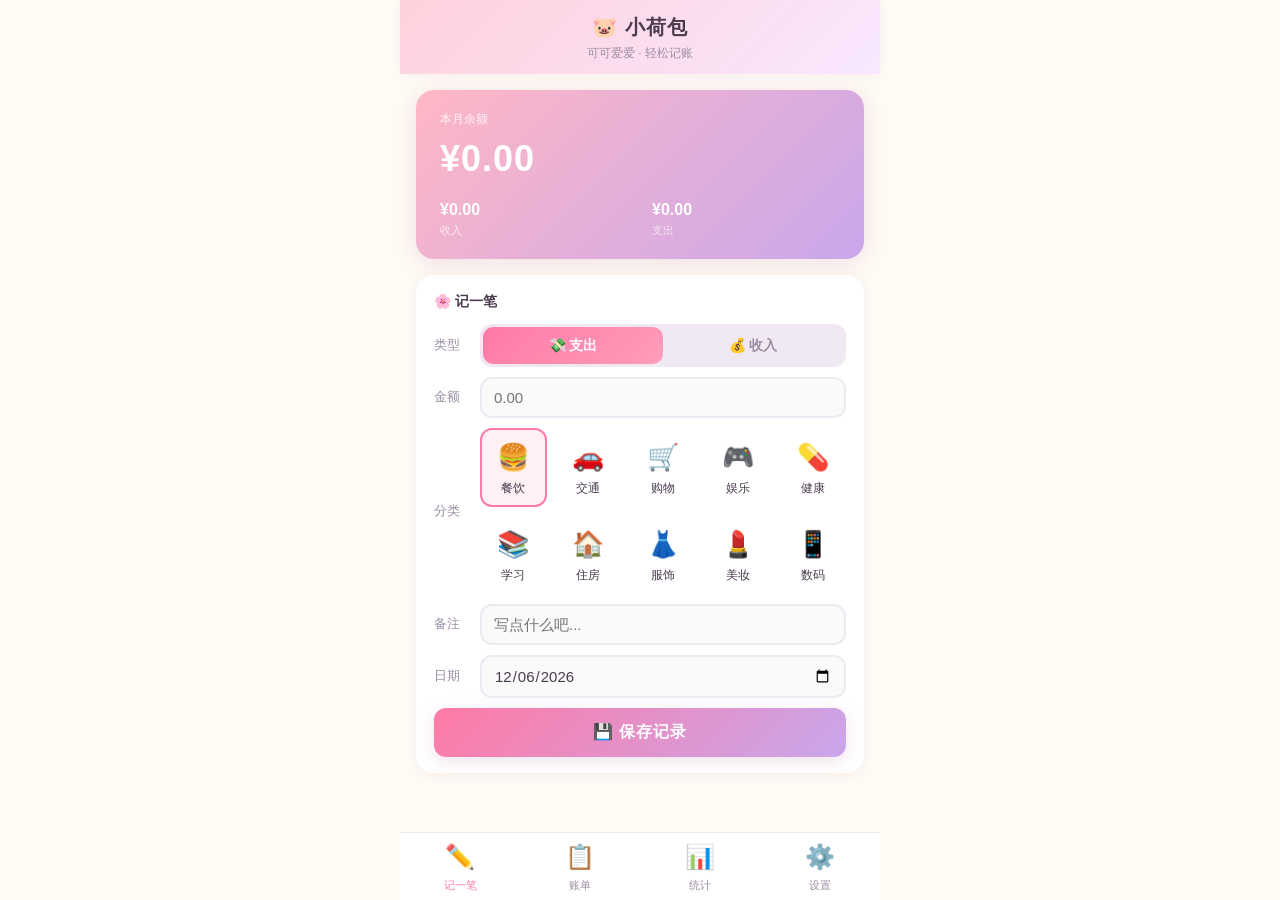
==== index.html @ bb876219 "Add files via upload" ====
﻿<!DOCTYPE html>
<html lang="zh-CN">
<head>
<meta charset="UTF-8">
<meta name="viewport" content="width=device-width,initial-scale=1,maximum-scale=1,user-scalable=no,viewport-fit=cover">
<meta name="apple-mobile-web-app-capable" content="yes">
<meta name="apple-mobile-web-app-status-bar-style" content="black-translucent">
<meta name="apple-mobile-web-app-title" content="小荷包">
<link rel="apple-touch-icon" href="data:image/svg+xml,<svg xmlns='http://www.w3.org/2000/svg' viewBox='0 0 180 180'><defs><linearGradient id='g' x1='0%25' y1='0%25' x2='100%25' y2='100%25'><stop offset='0%25' stop-color='%23FFB7C5'/><stop offset='100%25' stop-color='%23C9A7EB'/></linearGradient></defs><rect width='180' height='180' rx='36' fill='url(%23g)'/><text x='90' y='115' text-anchor='middle' font-size='80'>🐷</text></svg>">
<link rel="manifest" href="manifest.json">
<title>小荷包 · 可爱记账</title>
<style>
*,*::before,*::after{box-sizing:border-box;margin:0;padding:0}
:root{
  --pink:#FF7AA5;--pink-lt:#FFF0F4;--purple:#C9A7EB;--purple-lt:#F5EDFC;
  --blue:#8ECAE6;--blue-lt:#F0F8FC;--mint:#95D5B2;--mint-lt:#F2FBF5;
  --peach:#FFB7A5;--peach-lt:#FFF5F2;--yellow:#FFE0A0;
  --bg:#FFFBF5;--card:#FFFFFF;--text:#4A3B4E;--text2:#9B8DA3;
  --border:#F0E8F2;--shadow:0 2px 16px rgba(180,140,180,.10);
  --radius:18px;--radius-sm:12px;
  --safe-bottom:env(safe-area-inset-bottom,16px);
  --tab-h:68px;
}
html{scroll-behavior:smooth;-webkit-tap-highlight-color:transparent}
body{
  font-family:-apple-system,BlinkMacSystemFont,"SF Pro Rounded","Segoe UI","PingFang SC","Hiragino Sans GB","Microsoft YaHei",sans-serif;
  background:var(--bg);color:var(--text);line-height:1.5;font-size:15px;
  max-width:480px;margin:0 auto;min-height:100vh;
  padding-bottom:calc(var(--tab-h) + var(--safe-bottom));
  -webkit-font-smoothing:antialiased;user-select:none;
}
.header{
  position:sticky;top:0;z-index:50;background:linear-gradient(135deg,#FFD1DC,#F8E8FF);
  padding:12px 20px;padding-top:max(12px,env(safe-area-inset-top,0px));
  text-align:center;box-shadow:0 1px 12px rgba(180,140,180,.1);
}
.header h1{font-size:20px;font-weight:700;color:var(--text);letter-spacing:1px}
.header .sub{font-size:12px;color:var(--text2);margin-top:2px}

/* ── Tab Bar ── */
.tabs{
  position:fixed;bottom:0;left:0;right:0;z-index:50;
  background:var(--card);border-top:1px solid var(--border);
  display:flex;justify-content:space-around;align-items:center;
  height:var(--tab-h);padding-bottom:var(--safe-bottom);
  max-width:480px;margin:0 auto;
}
.tab{
  flex:1;text-align:center;padding:8px 0;cursor:pointer;
  color:var(--text2);font-size:11px;transition:all .2s;
}
.tab.active{color:var(--pink)}
.tab .icon{font-size:24px;display:block;margin-bottom:2px}

/* ── Pages ── */
.page{display:none;padding:16px;animation:in .25s ease}
.page.active{display:block}
@keyframes in{from{opacity:0;transform:translateY(8px)}to{opacity:1;transform:translateY(0)}}

/* ── Balance Card ── */
.balance-card{
  background:linear-gradient(135deg,#FFB7C5,#C9A7EB);border-radius:var(--radius);
  padding:20px 24px;margin-bottom:16px;color:#fff;box-shadow:0 4px 24px rgba(200,140,180,.25);
}
.balance-card .label{font-size:12px;opacity:.85;margin-bottom:4px}
.balance-card .amount{font-size:36px;font-weight:800;letter-spacing:1px}
.balance-card .row{display:flex;gap:24px;margin-top:12px}
.balance-card .row .item{flex:1}
.balance-card .row .val{font-size:16px;font-weight:700}
.balance-card .row .lbl{font-size:11px;opacity:.7}

/* ── Form ── */
.form-section{background:var(--card);border-radius:var(--radius);padding:16px 18px;margin-bottom:16px;box-shadow:var(--shadow)}
.form-section h3{font-size:14px;font-weight:700;margin-bottom:12px;color:var(--text);display:flex;align-items:center;gap:6px}
.form-row{display:flex;gap:10px;margin-bottom:10px;align-items:center}
.form-row label{font-size:13px;color:var(--text2);white-space:nowrap;min-width:36px}
.form-row input,.form-row select{
  flex:1;border:2px solid var(--border);border-radius:var(--radius-sm);
  padding:10px 12px;font-size:15px;color:var(--text);background:#FAFAFA;
  outline:none;transition:border .2s;font-family:inherit;
}
.form-row input:focus,.form-row select:focus{border-color:var(--pink)}
.type-toggle{display:flex;gap:0;background:var(--border);border-radius:var(--radius-sm);padding:3px}
.type-btn{flex:1;text-align:center;padding:8px;border-radius:10px;font-size:14px;font-weight:600;cursor:pointer;transition:all .2s}
.type-btn.exp{color:var(--text2)}
.type-btn.inc{color:var(--text2)}
.type-btn.exp.active{background:linear-gradient(135deg,#FF7AA5,#FF9CBA);color:#fff}
.type-btn.inc.active{background:linear-gradient(135deg,#95D5B2,#8ECAE6);color:#fff}

/* ── Category Grid ── */
.cat-grid{display:grid;grid-template-columns:repeat(5,1fr);gap:8px}
.cat-item{
  text-align:center;padding:8px 4px;border-radius:var(--radius-sm);
  cursor:pointer;border:2px solid transparent;transition:all .2s;font-size:12px;
}
.cat-item:hover{background:var(--pink-lt)}
.cat-item.selected{border-color:var(--pink);background:var(--pink-lt)}
.cat-item .emoji{font-size:26px;display:block;margin-bottom:2px}

.btn{
  display:block;width:100%;padding:14px;border:none;border-radius:var(--radius-sm);
  font-size:16px;font-weight:700;cursor:pointer;transition:all .2s;font-family:inherit;
  background:linear-gradient(135deg,#FF7AA5,#C9A7EB);color:#fff;
  box-shadow:0 4px 16px rgba(200,140,180,.25);
  letter-spacing:1px;
}
.btn:active{transform:scale(.97)}

/* ── List ── */
.tx-list{gap:10px;display:flex;flex-direction:column}
.tx-item{
  background:var(--card);border-radius:var(--radius-sm);padding:14px 16px;
  display:flex;align-items:center;gap:12px;box-shadow:var(--shadow);
}
.tx-item .tx-emoji{font-size:28px;width:40px;text-align:center;flex-shrink:0}
.tx-item .tx-info{flex:1;min-width:0}
.tx-item .tx-cat{font-size:14px;font-weight:600}
.tx-item .tx-note{font-size:12px;color:var(--text2);white-space:nowrap;overflow:hidden;text-overflow:ellipsis}
.tx-item .tx-amount{font-size:16px;font-weight:700;flex-shrink:0}
.tx-item .tx-amount.exp{color:#FF7AA5}
.tx-item .tx-amount.inc{color:#52B788}
.tx-item .tx-date{font-size:11px;color:var(--text2)}
.tx-item .tx-del{
  width:28px;height:28px;border-radius:50%;border:none;background:var(--pink-lt);
  color:var(--pink);font-size:14px;cursor:pointer;flex-shrink:0;display:flex;
  align-items:center;justify-content:center;
}

/* ── Stats ── */
.stat-card{
  background:var(--card);border-radius:var(--radius);padding:18px;
  margin-bottom:14px;box-shadow:var(--shadow);
}
.stat-card h3{font-size:14px;font-weight:700;margin-bottom:14px;color:var(--text)}
.stat-bar-row{display:flex;align-items:center;gap:10px;margin-bottom:8px}
.stat-bar-row .bar-label{font-size:13px;width:60px;text-align:right;flex-shrink:0}
.stat-bar-row .bar-label emoji{font-size:16px}
.stat-bar-row .bar-track{flex:1;height:20px;background:var(--border);border-radius:10px;overflow:hidden}
.stat-bar-row .bar-fill{height:100%;border-radius:10px;transition:width .4s ease}
.stat-bar-row .bar-val{font-size:12px;color:var(--text2);width:70px;flex-shrink:0}

.empty-state{text-align:center;padding:40px 20px;color:var(--text2)}
.empty-state .emoji{font-size:48px;margin-bottom:8px}

/* ── Month Nav ── */
.month-nav{display:flex;align-items:center;justify-content:center;gap:12px;margin-bottom:12px}
.month-nav button{background:var(--card);border:2px solid var(--border);border-radius:50%;width:32px;height:32px;font-size:16px;cursor:pointer;display:flex;align-items:center;justify-content:center;color:var(--text)}
.month-nav span{font-size:16px;font-weight:700;min-width:100px;text-align:center}

/* ── Settings ── */
.setting-group{background:var(--card);border-radius:var(--radius);padding:16px 18px;margin-bottom:14px;box-shadow:var(--shadow)}
.setting-group h3{font-size:14px;font-weight:700;margin-bottom:10px;color:var(--text)}
.setting-row{display:flex;align-items:center;justify-content:space-between;padding:10px 0;border-bottom:1px solid var(--border)}
.setting-row:last-child{border-bottom:none}
.setting-row label{font-size:14px}
.setting-row .val{font-size:13px;color:var(--text2)}
.btn-sm{padding:8px 18px;border:none;border-radius:20px;font-size:13px;font-weight:600;cursor:pointer;font-family:inherit}
.btn-danger{background:var(--pink-lt);color:var(--pink)}
.btn-outline{background:transparent;border:2px solid var(--border);color:var(--text2)}
</style>
</head>
<body>

<header class="header"><h1>🐷 小荷包</h1><div class="sub">可可爱爱 · 轻松记账</div></header>

<!-- ── Tab Bar ── -->
<nav class="tabs">
  <div class="tab active" data-page="record"><span class="icon">✏️</span>记一笔</div>
  <div class="tab" data-page="list"><span class="icon">📋</span>账单</div>
  <div class="tab" data-page="stats"><span class="icon">📊</span>统计</div>
  <div class="tab" data-page="settings"><span class="icon">⚙️</span>设置</div>
</nav>

<!-- ── Page: Record ── -->
<div class="page active" id="page-record">
  <div class="balance-card" id="balanceMini">
    <div class="label">本月余额</div>
    <div class="amount" id="balAmount">¥0.00</div>
    <div class="row">
      <div class="item"><div class="val" id="balIncome">¥0.00</div><div class="lbl">收入</div></div>
      <div class="item"><div class="val" id="balExpense">¥0.00</div><div class="lbl">支出</div></div>
    </div>
  </div>

  <div class="form-section">
    <h3>🌸 记一笔</h3>
    <div class="form-row">
      <label>类型</label>
      <div class="type-toggle" style="flex:1">
        <div class="type-btn exp active" data-type="expense" onclick="setType('expense')">💸 支出</div>
        <div class="type-btn inc" data-type="income" onclick="setType('income')">💰 收入</div>
      </div>
    </div>
    <div class="form-row">
      <label>金额</label>
      <input type="number" id="inpAmount" placeholder="0.00" min="0.01" step="0.01" inputmode="decimal">
    </div>
    <div class="form-row">
      <label>分类</label>
      <div class="cat-grid" id="catGrid" style="flex:1"></div>
    </div>
    <div class="form-row">
      <label>备注</label>
      <input type="text" id="inpNote" placeholder="写点什么吧..." maxlength="30">
    </div>
    <div class="form-row">
      <label>日期</label>
      <input type="date" id="inpDate">
    </div>
    <button class="btn" onclick="addTx()">💾 保存记录</button>
  </div>
</div>

<!-- ── Page: List ── -->
<div class="page" id="page-list">
  <div class="month-nav">
    <button onclick="prevMonth()">◀</button>
    <span id="listMonth">2026-06</span>
    <button onclick="nextMonth()">▶</button>
  </div>
  <div class="balance-card" id="listBalance">
    <div class="label">月度收支</div>
    <div class="amount" id="listBal">¥0.00</div>
    <div class="row">
      <div class="item"><div class="val" id="listInc">¥0.00</div><div class="lbl">收入</div></div>
      <div class="item"><div class="val" id="listExp">¥0.00</div><div class="lbl">支出</div></div>
    </div>
  </div>
  <div class="tx-list" id="txList"></div>
  <div class="empty-state" id="emptyList"><div class="emoji">🐾</div>还没有记录呢，快去记一笔吧~</div>
</div>

<!-- ── Page: Stats ── -->
<div class="page" id="page-stats">
  <div class="month-nav">
    <button onclick="prevStatMonth()">◀</button>
    <span id="statMonth">2026-06</span>
    <button onclick="nextStatMonth()">▶</button>
  </div>
  <div class="stat-card" id="statSummary"></div>
  <div class="stat-card">
    <h3>📂 支出分类排行</h3>
    <div id="statBars"></div>
  </div>
</div>

<!-- ── Page: Settings ── -->
<div class="page" id="page-settings">
  <div class="setting-group">
    <h3>📦 数据管理</h3>
    <div class="setting-row">
      <label>当前记录数</label><span class="val" id="setCount">0 条</span>
    </div>
    <div class="setting-row">
      <button class="btn-sm btn-outline" onclick="exportData()">📤 导出数据</button>
    </div>
    <div class="setting-row">
      <button class="btn-sm btn-outline" onclick="importData()">📥 导入数据</button>
      <input type="file" id="importFile" accept=".json" style="display:none" onchange="doImport(event)">
    </div>
    <div class="setting-row">
      <button class="btn-sm btn-danger" onclick="clearAll()">🗑 清空全部数据</button>
    </div>
  </div>
  <div class="setting-group">
    <h3>ℹ️ 关于</h3>
    <div class="setting-row"><label>版本</label><span class="val">1.0.0</span></div>
    <div class="setting-row"><label>添加到桌面</label><span class="val">Safari → 分享 → 添加到主屏幕</span></div>
  </div>
</div>

<script>
// ── Categories ──
const EXPENSE_CATS = [
  {e:'🍔',n:'餐饮'},{e:'🚗',n:'交通'},{e:'🛒',n:'购物'},{e:'🎮',n:'娱乐'},
  {e:'💊',n:'健康'},{e:'📚',n:'学习'},{e:'🏠',n:'住房'},{e:'👗',n:'服饰'},
  {e:'💄',n:'美妆'},{e:'📱',n:'数码'}
];
const INCOME_CATS = [
  {e:'💰',n:'工资'},{e:'🎁',n:'红包'},{e:'📈',n:'理财'},{e:'💼',n:'兼职'},
  {e:'🏦',n:'报销'},{e:'💝',n:'礼物'},{e:'🔙',n:'退款'},{e:'📝',n:'其他'}
];

// ── State ──
const STORAGE_KEY = 'pocket_account_data';
let txType = 'expense';
let selectedCat = EXPENSE_CATS[0];
let transactions = [];
let listViewMonth = '';
let statViewMonth = '';

function load(){ try{ const d=JSON.parse(localStorage.getItem(STORAGE_KEY)); if(Array.isArray(d))transactions=d; }catch(e){} }
function save(){ localStorage.setItem(STORAGE_KEY,JSON.stringify(transactions)); }

// ── UI helpers ──
function $id(id){ return document.getElementById(id); }
function fmt(n){ return '¥'+Number(n).toFixed(2); }
function ym(d){ return d.substring(0,7); }

function nowYM(){
  const d=new Date(); return d.getFullYear()+'-'+(String(d.getMonth()+1).padStart(2,'0'));
}

// ── Category grid ──
function renderCats(){
  const cats = txType === 'expense' ? EXPENSE_CATS : INCOME_CATS;
  if(!cats.includes(selectedCat)) selectedCat = cats[0];
  const g = $id('catGrid');
  g.innerHTML = cats.map(c => {
    const sel = selectedCat.n === c.n ? ' selected' : '';
    return `<div class="cat-item${sel}" onclick="pickCat('${c.e}','${c.n}')"><span class="emoji">${c.e}</span>${c.n}</div>`;
  }).join('');
}

function setType(t){
  txType = t;
  selectedCat = (t==='expense'?EXPENSE_CATS:INCOME_CATS)[0];
  document.querySelectorAll('.type-btn').forEach(b=>b.classList.remove('active'));
  document.querySelector('.type-btn.'+(t==='expense'?'exp':'inc')).classList.add('active');
  renderCats();
}

function pickCat(emoji,name){
  selectedCat = {e:emoji, n:name};
  renderCats();
}

// ── Add transaction ──
function addTx(){
  const amt = parseFloat($id('inpAmount').value);
  if(isNaN(amt)||amt<=0){ alert('请输入有效的金额哦~'); return; }
  const note = $id('inpNote').value.trim() || selectedCat.n;
  const date = $id('inpDate').value || new Date().toISOString().substring(0,10);
  const tx = {
    id:Date.now().toString(36)+Math.random().toString(36).slice(2,6),
    type:txType,cat:selectedCat,amount:Math.round(amt*100)/100,
    note:note,date:date,createdAt:Date.now()
  };
  transactions.unshift(tx);
  save();
  $id('inpAmount').value='';
  $id('inpNote').value='';
  refreshAll();
}

// ── Delete ──
function delTx(id){
  if(!confirm('确定删除这条记录吗？')) return;
  transactions = transactions.filter(t=>t.id!==id);
  save(); refreshAll();
}

// ── Monthly calc ──
function calcMonth(month){
  const txs = transactions.filter(t=>t.date.startsWith(month));
  let income=0,expense=0;
  const byCat={};
  txs.forEach(t=>{
    if(t.type==='income')income+=t.amount;
    else expense+=t.amount;
    const k=t.type+':'+t.cat.n;
    if(!byCat[k])byCat[k]={cat:t.cat,type:t.type,total:0};
    byCat[k].total+=t.amount;
  });
  return {txs,income,expense,balance:income-expense,byCat};
}

// ── Render all ──
function refreshAll(){
  if(!listViewMonth)listViewMonth=nowYM();
  if(!statViewMonth)statViewMonth=nowYM();
  // Set date input
  if(!$id('inpDate').value)$id('inpDate').value=new Date().toISOString().substring(0,10);
  renderCats();
  renderRecordBalance();
  renderList();
  renderStats();
  $id('setCount').textContent = transactions.length+' 条';
}

function renderRecordBalance(){
  const m = calcMonth(nowYM());
  $id('balAmount').textContent = fmt(m.balance);
  $id('balIncome').textContent = fmt(m.income);
  $id('balExpense').textContent = fmt(m.expense);
}

// ── List page ──
function renderList(){
  $id('listMonth').textContent = listViewMonth;
  const m = calcMonth(listViewMonth);
  $id('listBal').textContent = fmt(m.balance);
  $id('listInc').textContent = fmt(m.income);
  $id('listExp').textContent = fmt(m.expense);

  const container = $id('txList');
  const empty = $id('emptyList');
  if(m.txs.length===0){ container.innerHTML=''; empty.style.display='block'; return; }
  empty.style.display='none';

  container.innerHTML = m.txs.map(t=>{
    const cls = t.type==='expense'?'exp':'inc';
    const sign = t.type==='expense'?'-':'+';
    const d = t.date.slice(5);
    return `<div class="tx-item">
      <div class="tx-emoji">${t.cat.e}</div>
      <div class="tx-info">
        <div class="tx-cat">${t.cat.n}</div>
        <div class="tx-note">${t.note}</div>
      </div>
      <div>
        <div class="tx-amount ${cls}">${sign}${fmt(t.amount)}</div>
        <div class="tx-date">${d}</div>
      </div>
      <button class="tx-del" onclick="delTx('${t.id}')">×</button>
    </div>`;
  }).join('');
}

function prevMonth(){ listViewMonth = shiftMonth(listViewMonth,-1); renderList(); }
function nextMonth(){ listViewMonth = shiftMonth(listViewMonth,1); renderList(); }
function prevStatMonth(){ statViewMonth = shiftMonth(statViewMonth,-1); renderStats(); }
function nextStatMonth(){ statViewMonth = shiftMonth(statViewMonth,1); renderStats(); }

function shiftMonth(ym,delta){
  const [y,m]=ym.split('-').map(Number);
  const d = new Date(y,m-1+delta,1);
  return d.getFullYear()+'-'+(String(d.getMonth()+1).padStart(2,'0'));
}

// ── Stats page ──
function renderStats(){
  $id('statMonth').textContent = statViewMonth;
  const m = calcMonth(statViewMonth);
  // Summary
  $id('statSummary').innerHTML = `
    <h3>📋 月度概览</h3>
    <div style="display:flex;gap:16px;text-align:center">
      <div style="flex:1;background:var(--mint-lt);border-radius:12px;padding:12px">
        <div style="font-size:20px;font-weight:800;color:#52B788">${fmt(m.income)}</div>
        <div style="font-size:11px;color:var(--text2)">收入</div>
      </div>
      <div style="flex:1;background:var(--pink-lt);border-radius:12px;padding:12px">
        <div style="font-size:20px;font-weight:800;color:#FF7AA5">${fmt(m.expense)}</div>
        <div style="font-size:11px;color:var(--text2)">支出</div>
      </div>
      <div style="flex:1;background:var(--purple-lt);border-radius:12px;padding:12px">
        <div style="font-size:20px;font-weight:800;color:#8B6FC0">${fmt(m.balance)}</div>
        <div style="font-size:11px;color:var(--text2)">结余</div>
      </div>
    </div>
  `;

  // Category bars
  const expenseCats = Object.values(m.byCat).filter(c=>c.type==='expense').sort((a,b)=>b.total-a.total);
  const maxVal = expenseCats.length>0 ? expenseCats[0].total : 1;
  const colors = ['#FF7AA5','#FF9CBA','#FFB7C5','#C9A7EB','#8ECAE6','#95D5B2','#FFE0A0','#FFD1DC'];
  $id('statBars').innerHTML = expenseCats.length===0
    ? '<div class="empty-state" style="padding:16px"><div style="font-size:32px">🌸</div>本月没有支出哦~</div>'
    : expenseCats.map((c,i)=>{
      const pct = Math.round(c.total/maxVal*100);
      return `<div class="stat-bar-row">
        <div class="bar-label">${c.cat.e} ${c.cat.n}</div>
        <div class="bar-track"><div class="bar-fill" style="width:${pct}%;background:${colors[i%colors.length]}"></div></div>
        <div class="bar-val">${fmt(c.total)}</div>
      </div>`;
    }).join('');
}

// ── Tab switching ──
document.querySelectorAll('.tab').forEach(tab=>{
  tab.addEventListener('click',function(){
    document.querySelectorAll('.tab').forEach(t=>t.classList.remove('active'));
    this.classList.add('active');
    document.querySelectorAll('.page').forEach(p=>p.classList.remove('active'));
    $id('page-'+this.dataset.page).classList.add('active');
    refreshAll();
  });
});

// ── Export / Import ──
function exportData(){
  const blob=new Blob([JSON.stringify(transactions,null,2)],{type:'application/json'});
  const a=document.createElement('a');a.href=URL.createObjectURL(blob);
  a.download='pocket-backup-'+nowYM()+'.json';a.click();
}
function importData(){ $id('importFile').click(); }
function doImport(e){
  const file=e.target.files[0];if(!file)return;
  const reader=new FileReader();
  reader.onload=function(){
    try{
      const d=JSON.parse(reader.result);
      if(!Array.isArray(d))throw new Error();
      if(!confirm('将导入 '+d.length+' 条记录，会合并到现有数据中，确定吗？'))return;
      const ids=new Set(transactions.map(t=>t.id));
      d.forEach(t=>{if(!ids.has(t.id)){transactions.push(t);ids.add(t.id)}});
      save();refreshAll();
    }catch{ alert('文件格式不正确哦~'); }
  };
  reader.readAsText(file);
}
function clearAll(){
  if(!confirm('确定要清空全部记账数据吗？此操作不可恢复！'))return;
  if(!confirm('再次确认：真的要删除所有记录吗？'))return;
  transactions=[];save();refreshAll();
}

// ── Init ──
load();
if(!listViewMonth)listViewMonth=nowYM();
if(!statViewMonth)statViewMonth=nowYM();
refreshAll();

</script>
</body>
</html>
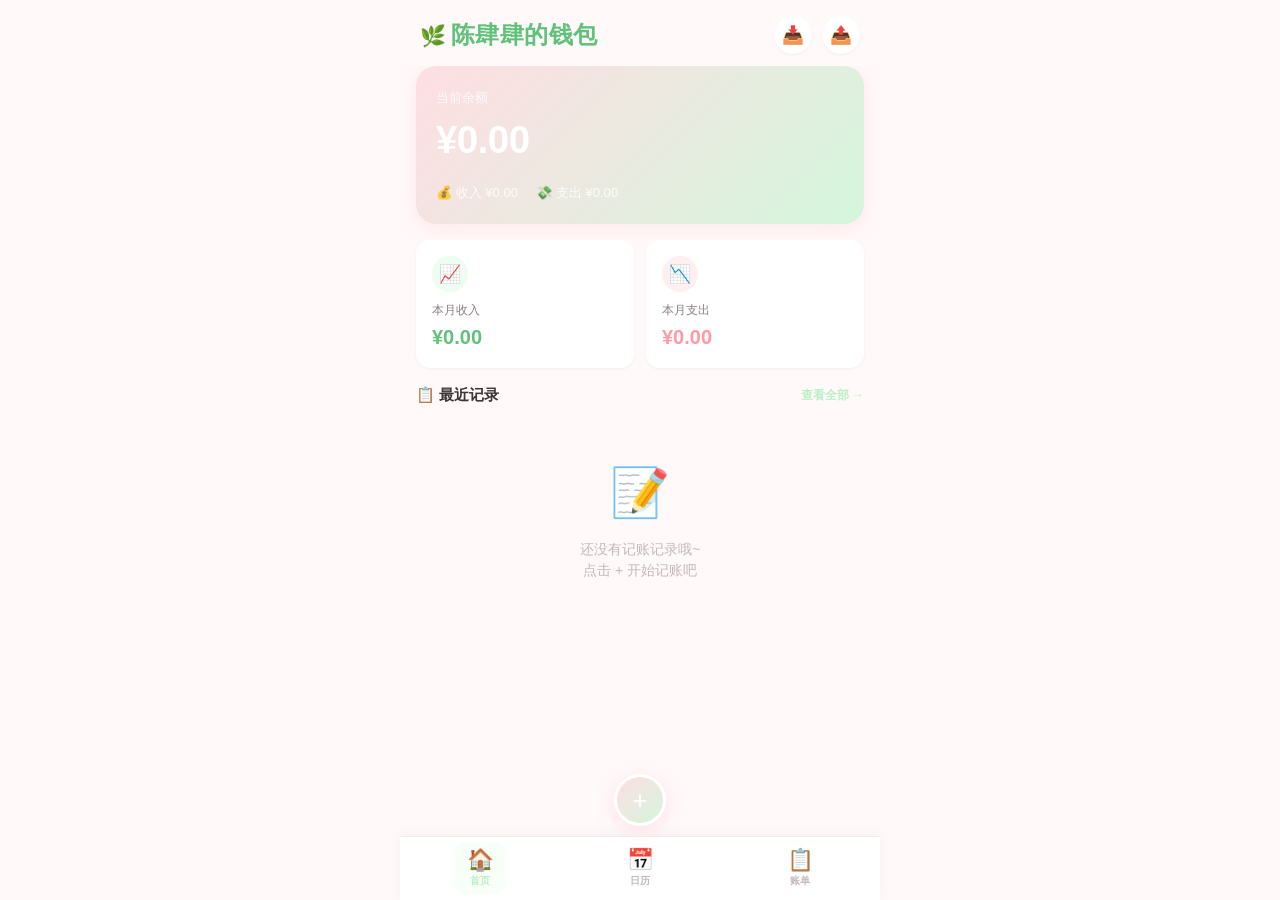
==== commit 2d0c885e: "Add files via upload" ====
--- a/index.html
+++ b/index.html
@@ -1,517 +1,48 @@
-﻿<!DOCTYPE html>
-<html lang="zh-CN">
-<head>
-<meta charset="UTF-8">
-<meta name="viewport" content="width=device-width,initial-scale=1,maximum-scale=1,user-scalable=no,viewport-fit=cover">
-<meta name="apple-mobile-web-app-capable" content="yes">
-<meta name="apple-mobile-web-app-status-bar-style" content="black-translucent">
-<meta name="apple-mobile-web-app-title" content="小荷包">
-<link rel="apple-touch-icon" href="data:image/svg+xml,<svg xmlns='http://www.w3.org/2000/svg' viewBox='0 0 180 180'><defs><linearGradient id='g' x1='0%25' y1='0%25' x2='100%25' y2='100%25'><stop offset='0%25' stop-color='%23FFB7C5'/><stop offset='100%25' stop-color='%23C9A7EB'/></linearGradient></defs><rect width='180' height='180' rx='36' fill='url(%23g)'/><text x='90' y='115' text-anchor='middle' font-size='80'>🐷</text></svg>">
-<link rel="manifest" href="manifest.json">
-<title>小荷包 · 可爱记账</title>
-<style>
-*,*::before,*::after{box-sizing:border-box;margin:0;padding:0}
-:root{
-  --pink:#FF7AA5;--pink-lt:#FFF0F4;--purple:#C9A7EB;--purple-lt:#F5EDFC;
-  --blue:#8ECAE6;--blue-lt:#F0F8FC;--mint:#95D5B2;--mint-lt:#F2FBF5;
-  --peach:#FFB7A5;--peach-lt:#FFF5F2;--yellow:#FFE0A0;
-  --bg:#FFFBF5;--card:#FFFFFF;--text:#4A3B4E;--text2:#9B8DA3;
-  --border:#F0E8F2;--shadow:0 2px 16px rgba(180,140,180,.10);
-  --radius:18px;--radius-sm:12px;
-  --safe-bottom:env(safe-area-inset-bottom,16px);
-  --tab-h:68px;
-}
-html{scroll-behavior:smooth;-webkit-tap-highlight-color:transparent}
-body{
-  font-family:-apple-system,BlinkMacSystemFont,"SF Pro Rounded","Segoe UI","PingFang SC","Hiragino Sans GB","Microsoft YaHei",sans-serif;
-  background:var(--bg);color:var(--text);line-height:1.5;font-size:15px;
-  max-width:480px;margin:0 auto;min-height:100vh;
-  padding-bottom:calc(var(--tab-h) + var(--safe-bottom));
-  -webkit-font-smoothing:antialiased;user-select:none;
-}
-.header{
-  position:sticky;top:0;z-index:50;background:linear-gradient(135deg,#FFD1DC,#F8E8FF);
-  padding:12px 20px;padding-top:max(12px,env(safe-area-inset-top,0px));
-  text-align:center;box-shadow:0 1px 12px rgba(180,140,180,.1);
-}
-.header h1{font-size:20px;font-weight:700;color:var(--text);letter-spacing:1px}
-.header .sub{font-size:12px;color:var(--text2);margin-top:2px}
-
-/* ── Tab Bar ── */
-.tabs{
-  position:fixed;bottom:0;left:0;right:0;z-index:50;
-  background:var(--card);border-top:1px solid var(--border);
-  display:flex;justify-content:space-around;align-items:center;
-  height:var(--tab-h);padding-bottom:var(--safe-bottom);
-  max-width:480px;margin:0 auto;
-}
-.tab{
-  flex:1;text-align:center;padding:8px 0;cursor:pointer;
-  color:var(--text2);font-size:11px;transition:all .2s;
-}
-.tab.active{color:var(--pink)}
-.tab .icon{font-size:24px;display:block;margin-bottom:2px}
-
-/* ── Pages ── */
-.page{display:none;padding:16px;animation:in .25s ease}
-.page.active{display:block}
-@keyframes in{from{opacity:0;transform:translateY(8px)}to{opacity:1;transform:translateY(0)}}
-
-/* ── Balance Card ── */
-.balance-card{
-  background:linear-gradient(135deg,#FFB7C5,#C9A7EB);border-radius:var(--radius);
-  padding:20px 24px;margin-bottom:16px;color:#fff;box-shadow:0 4px 24px rgba(200,140,180,.25);
-}
-.balance-card .label{font-size:12px;opacity:.85;margin-bottom:4px}
-.balance-card .amount{font-size:36px;font-weight:800;letter-spacing:1px}
-.balance-card .row{display:flex;gap:24px;margin-top:12px}
-.balance-card .row .item{flex:1}
-.balance-card .row .val{font-size:16px;font-weight:700}
-.balance-card .row .lbl{font-size:11px;opacity:.7}
-
-/* ── Form ── */
-.form-section{background:var(--card);border-radius:var(--radius);padding:16px 18px;margin-bottom:16px;box-shadow:var(--shadow)}
-.form-section h3{font-size:14px;font-weight:700;margin-bottom:12px;color:var(--text);display:flex;align-items:center;gap:6px}
-.form-row{display:flex;gap:10px;margin-bottom:10px;align-items:center}
-.form-row label{font-size:13px;color:var(--text2);white-space:nowrap;min-width:36px}
-.form-row input,.form-row select{
-  flex:1;border:2px solid var(--border);border-radius:var(--radius-sm);
-  padding:10px 12px;font-size:15px;color:var(--text);background:#FAFAFA;
-  outline:none;transition:border .2s;font-family:inherit;
-}
-.form-row input:focus,.form-row select:focus{border-color:var(--pink)}
-.type-toggle{display:flex;gap:0;background:var(--border);border-radius:var(--radius-sm);padding:3px}
-.type-btn{flex:1;text-align:center;padding:8px;border-radius:10px;font-size:14px;font-weight:600;cursor:pointer;transition:all .2s}
-.type-btn.exp{color:var(--text2)}
-.type-btn.inc{color:var(--text2)}
-.type-btn.exp.active{background:linear-gradient(135deg,#FF7AA5,#FF9CBA);color:#fff}
-.type-btn.inc.active{background:linear-gradient(135deg,#95D5B2,#8ECAE6);color:#fff}
-
-/* ── Category Grid ── */
-.cat-grid{display:grid;grid-template-columns:repeat(5,1fr);gap:8px}
-.cat-item{
-  text-align:center;padding:8px 4px;border-radius:var(--radius-sm);
-  cursor:pointer;border:2px solid transparent;transition:all .2s;font-size:12px;
-}
-.cat-item:hover{background:var(--pink-lt)}
-.cat-item.selected{border-color:var(--pink);background:var(--pink-lt)}
-.cat-item .emoji{font-size:26px;display:block;margin-bottom:2px}
-
-.btn{
-  display:block;width:100%;padding:14px;border:none;border-radius:var(--radius-sm);
-  font-size:16px;font-weight:700;cursor:pointer;transition:all .2s;font-family:inherit;
-  background:linear-gradient(135deg,#FF7AA5,#C9A7EB);color:#fff;
-  box-shadow:0 4px 16px rgba(200,140,180,.25);
-  letter-spacing:1px;
-}
-.btn:active{transform:scale(.97)}
-
-/* ── List ── */
-.tx-list{gap:10px;display:flex;flex-direction:column}
-.tx-item{
-  background:var(--card);border-radius:var(--radius-sm);padding:14px 16px;
-  display:flex;align-items:center;gap:12px;box-shadow:var(--shadow);
-}
-.tx-item .tx-emoji{font-size:28px;width:40px;text-align:center;flex-shrink:0}
-.tx-item .tx-info{flex:1;min-width:0}
-.tx-item .tx-cat{font-size:14px;font-weight:600}
-.tx-item .tx-note{font-size:12px;color:var(--text2);white-space:nowrap;overflow:hidden;text-overflow:ellipsis}
-.tx-item .tx-amount{font-size:16px;font-weight:700;flex-shrink:0}
-.tx-item .tx-amount.exp{color:#FF7AA5}
-.tx-item .tx-amount.inc{color:#52B788}
-.tx-item .tx-date{font-size:11px;color:var(--text2)}
-.tx-item .tx-del{
-  width:28px;height:28px;border-radius:50%;border:none;background:var(--pink-lt);
-  color:var(--pink);font-size:14px;cursor:pointer;flex-shrink:0;display:flex;
-  align-items:center;justify-content:center;
-}
-
-/* ── Stats ── */
-.stat-card{
-  background:var(--card);border-radius:var(--radius);padding:18px;
-  margin-bottom:14px;box-shadow:var(--shadow);
-}
-.stat-card h3{font-size:14px;font-weight:700;margin-bottom:14px;color:var(--text)}
-.stat-bar-row{display:flex;align-items:center;gap:10px;margin-bottom:8px}
-.stat-bar-row .bar-label{font-size:13px;width:60px;text-align:right;flex-shrink:0}
-.stat-bar-row .bar-label emoji{font-size:16px}
-.stat-bar-row .bar-track{flex:1;height:20px;background:var(--border);border-radius:10px;overflow:hidden}
-.stat-bar-row .bar-fill{height:100%;border-radius:10px;transition:width .4s ease}
-.stat-bar-row .bar-val{font-size:12px;color:var(--text2);width:70px;flex-shrink:0}
-
-.empty-state{text-align:center;padding:40px 20px;color:var(--text2)}
-.empty-state .emoji{font-size:48px;margin-bottom:8px}
-
-/* ── Month Nav ── */
-.month-nav{display:flex;align-items:center;justify-content:center;gap:12px;margin-bottom:12px}
-.month-nav button{background:var(--card);border:2px solid var(--border);border-radius:50%;width:32px;height:32px;font-size:16px;cursor:pointer;display:flex;align-items:center;justify-content:center;color:var(--text)}
-.month-nav span{font-size:16px;font-weight:700;min-width:100px;text-align:center}
-
-/* ── Settings ── */
-.setting-group{background:var(--card);border-radius:var(--radius);padding:16px 18px;margin-bottom:14px;box-shadow:var(--shadow)}
-.setting-group h3{font-size:14px;font-weight:700;margin-bottom:10px;color:var(--text)}
-.setting-row{display:flex;align-items:center;justify-content:space-between;padding:10px 0;border-bottom:1px solid var(--border)}
-.setting-row:last-child{border-bottom:none}
-.setting-row label{font-size:14px}
-.setting-row .val{font-size:13px;color:var(--text2)}
-.btn-sm{padding:8px 18px;border:none;border-radius:20px;font-size:13px;font-weight:600;cursor:pointer;font-family:inherit}
-.btn-danger{background:var(--pink-lt);color:var(--pink)}
-.btn-outline{background:transparent;border:2px solid var(--border);color:var(--text2)}
-</style>
-</head>
-<body>
-
-<header class="header"><h1>🐷 小荷包</h1><div class="sub">可可爱爱 · 轻松记账</div></header>
-
-<!-- ── Tab Bar ── -->
-<nav class="tabs">
-  <div class="tab active" data-page="record"><span class="icon">✏️</span>记一笔</div>
-  <div class="tab" data-page="list"><span class="icon">📋</span>账单</div>
-  <div class="tab" data-page="stats"><span class="icon">📊</span>统计</div>
-  <div class="tab" data-page="settings"><span class="icon">⚙️</span>设置</div>
-</nav>
-
-<!-- ── Page: Record ── -->
-<div class="page active" id="page-record">
-  <div class="balance-card" id="balanceMini">
-    <div class="label">本月余额</div>
-    <div class="amount" id="balAmount">¥0.00</div>
-    <div class="row">
-      <div class="item"><div class="val" id="balIncome">¥0.00</div><div class="lbl">收入</div></div>
-      <div class="item"><div class="val" id="balExpense">¥0.00</div><div class="lbl">支出</div></div>
-    </div>
-  </div>
-
-  <div class="form-section">
-    <h3>🌸 记一笔</h3>
-    <div class="form-row">
-      <label>类型</label>
-      <div class="type-toggle" style="flex:1">
-        <div class="type-btn exp active" data-type="expense" onclick="setType('expense')">💸 支出</div>
-        <div class="type-btn inc" data-type="income" onclick="setType('income')">💰 收入</div>
-      </div>
-    </div>
-    <div class="form-row">
-      <label>金额</label>
-      <input type="number" id="inpAmount" placeholder="0.00" min="0.01" step="0.01" inputmode="decimal">
-    </div>
-    <div class="form-row">
-      <label>分类</label>
-      <div class="cat-grid" id="catGrid" style="flex:1"></div>
-    </div>
-    <div class="form-row">
-      <label>备注</label>
-      <input type="text" id="inpNote" placeholder="写点什么吧..." maxlength="30">
-    </div>
-    <div class="form-row">
-      <label>日期</label>
-      <input type="date" id="inpDate">
-    </div>
-    <button class="btn" onclick="addTx()">💾 保存记录</button>
-  </div>
-</div>
-
-<!-- ── Page: List ── -->
-<div class="page" id="page-list">
-  <div class="month-nav">
-    <button onclick="prevMonth()">◀</button>
-    <span id="listMonth">2026-06</span>
-    <button onclick="nextMonth()">▶</button>
-  </div>
-  <div class="balance-card" id="listBalance">
-    <div class="label">月度收支</div>
-    <div class="amount" id="listBal">¥0.00</div>
-    <div class="row">
-      <div class="item"><div class="val" id="listInc">¥0.00</div><div class="lbl">收入</div></div>
-      <div class="item"><div class="val" id="listExp">¥0.00</div><div class="lbl">支出</div></div>
-    </div>
-  </div>
-  <div class="tx-list" id="txList"></div>
-  <div class="empty-state" id="emptyList"><div class="emoji">🐾</div>还没有记录呢，快去记一笔吧~</div>
-</div>
-
-<!-- ── Page: Stats ── -->
-<div class="page" id="page-stats">
-  <div class="month-nav">
-    <button onclick="prevStatMonth()">◀</button>
-    <span id="statMonth">2026-06</span>
-    <button onclick="nextStatMonth()">▶</button>
-  </div>
-  <div class="stat-card" id="statSummary"></div>
-  <div class="stat-card">
-    <h3>📂 支出分类排行</h3>
-    <div id="statBars"></div>
-  </div>
-</div>
-
-<!-- ── Page: Settings ── -->
-<div class="page" id="page-settings">
-  <div class="setting-group">
-    <h3>📦 数据管理</h3>
-    <div class="setting-row">
-      <label>当前记录数</label><span class="val" id="setCount">0 条</span>
-    </div>
-    <div class="setting-row">
-      <button class="btn-sm btn-outline" onclick="exportData()">📤 导出数据</button>
-    </div>
-    <div class="setting-row">
-      <button class="btn-sm btn-outline" onclick="importData()">📥 导入数据</button>
-      <input type="file" id="importFile" accept=".json" style="display:none" onchange="doImport(event)">
-    </div>
-    <div class="setting-row">
-      <button class="btn-sm btn-danger" onclick="clearAll()">🗑 清空全部数据</button>
-    </div>
-  </div>
-  <div class="setting-group">
-    <h3>ℹ️ 关于</h3>
-    <div class="setting-row"><label>版本</label><span class="val">1.0.0</span></div>
-    <div class="setting-row"><label>添加到桌面</label><span class="val">Safari → 分享 → 添加到主屏幕</span></div>
-  </div>
-</div>
-
-<script>
-// ── Categories ──
-const EXPENSE_CATS = [
-  {e:'🍔',n:'餐饮'},{e:'🚗',n:'交通'},{e:'🛒',n:'购物'},{e:'🎮',n:'娱乐'},
-  {e:'💊',n:'健康'},{e:'📚',n:'学习'},{e:'🏠',n:'住房'},{e:'👗',n:'服饰'},
-  {e:'💄',n:'美妆'},{e:'📱',n:'数码'}
-];
-const INCOME_CATS = [
-  {e:'💰',n:'工资'},{e:'🎁',n:'红包'},{e:'📈',n:'理财'},{e:'💼',n:'兼职'},
-  {e:'🏦',n:'报销'},{e:'💝',n:'礼物'},{e:'🔙',n:'退款'},{e:'📝',n:'其他'}
-];
-
-// ── State ──
-const STORAGE_KEY = 'pocket_account_data';
-let txType = 'expense';
-let selectedCat = EXPENSE_CATS[0];
-let transactions = [];
-let listViewMonth = '';
-let statViewMonth = '';
-
-function load(){ try{ const d=JSON.parse(localStorage.getItem(STORAGE_KEY)); if(Array.isArray(d))transactions=d; }catch(e){} }
-function save(){ localStorage.setItem(STORAGE_KEY,JSON.stringify(transactions)); }
-
-// ── UI helpers ──
-function $id(id){ return document.getElementById(id); }
-function fmt(n){ return '¥'+Number(n).toFixed(2); }
-function ym(d){ return d.substring(0,7); }
-
-function nowYM(){
-  const d=new Date(); return d.getFullYear()+'-'+(String(d.getMonth()+1).padStart(2,'0'));
-}
-
-// ── Category grid ──
-function renderCats(){
-  const cats = txType === 'expense' ? EXPENSE_CATS : INCOME_CATS;
-  if(!cats.includes(selectedCat)) selectedCat = cats[0];
-  const g = $id('catGrid');
-  g.innerHTML = cats.map(c => {
-    const sel = selectedCat.n === c.n ? ' selected' : '';
-    return `<div class="cat-item${sel}" onclick="pickCat('${c.e}','${c.n}')"><span class="emoji">${c.e}</span>${c.n}</div>`;
-  }).join('');
-}
-
-function setType(t){
-  txType = t;
-  selectedCat = (t==='expense'?EXPENSE_CATS:INCOME_CATS)[0];
-  document.querySelectorAll('.type-btn').forEach(b=>b.classList.remove('active'));
-  document.querySelector('.type-btn.'+(t==='expense'?'exp':'inc')).classList.add('active');
-  renderCats();
-}
-
-function pickCat(emoji,name){
-  selectedCat = {e:emoji, n:name};
-  renderCats();
-}
-
-// ── Add transaction ──
-function addTx(){
-  const amt = parseFloat($id('inpAmount').value);
-  if(isNaN(amt)||amt<=0){ alert('请输入有效的金额哦~'); return; }
-  const note = $id('inpNote').value.trim() || selectedCat.n;
-  const date = $id('inpDate').value || new Date().toISOString().substring(0,10);
-  const tx = {
-    id:Date.now().toString(36)+Math.random().toString(36).slice(2,6),
-    type:txType,cat:selectedCat,amount:Math.round(amt*100)/100,
-    note:note,date:date,createdAt:Date.now()
-  };
-  transactions.unshift(tx);
-  save();
-  $id('inpAmount').value='';
-  $id('inpNote').value='';
-  refreshAll();
-}
-
-// ── Delete ──
-function delTx(id){
-  if(!confirm('确定删除这条记录吗？')) return;
-  transactions = transactions.filter(t=>t.id!==id);
-  save(); refreshAll();
-}
-
-// ── Monthly calc ──
-function calcMonth(month){
-  const txs = transactions.filter(t=>t.date.startsWith(month));
-  let income=0,expense=0;
-  const byCat={};
-  txs.forEach(t=>{
-    if(t.type==='income')income+=t.amount;
-    else expense+=t.amount;
-    const k=t.type+':'+t.cat.n;
-    if(!byCat[k])byCat[k]={cat:t.cat,type:t.type,total:0};
-    byCat[k].total+=t.amount;
-  });
-  return {txs,income,expense,balance:income-expense,byCat};
-}
-
-// ── Render all ──
-function refreshAll(){
-  if(!listViewMonth)listViewMonth=nowYM();
-  if(!statViewMonth)statViewMonth=nowYM();
-  // Set date input
-  if(!$id('inpDate').value)$id('inpDate').value=new Date().toISOString().substring(0,10);
-  renderCats();
-  renderRecordBalance();
-  renderList();
-  renderStats();
-  $id('setCount').textContent = transactions.length+' 条';
-}
-
-function renderRecordBalance(){
-  const m = calcMonth(nowYM());
-  $id('balAmount').textContent = fmt(m.balance);
-  $id('balIncome').textContent = fmt(m.income);
-  $id('balExpense').textContent = fmt(m.expense);
-}
-
-// ── List page ──
-function renderList(){
-  $id('listMonth').textContent = listViewMonth;
-  const m = calcMonth(listViewMonth);
-  $id('listBal').textContent = fmt(m.balance);
-  $id('listInc').textContent = fmt(m.income);
-  $id('listExp').textContent = fmt(m.expense);
-
-  const container = $id('txList');
-  const empty = $id('emptyList');
-  if(m.txs.length===0){ container.innerHTML=''; empty.style.display='block'; return; }
-  empty.style.display='none';
-
-  container.innerHTML = m.txs.map(t=>{
-    const cls = t.type==='expense'?'exp':'inc';
-    const sign = t.type==='expense'?'-':'+';
-    const d = t.date.slice(5);
-    return `<div class="tx-item">
-      <div class="tx-emoji">${t.cat.e}</div>
-      <div class="tx-info">
-        <div class="tx-cat">${t.cat.n}</div>
-        <div class="tx-note">${t.note}</div>
-      </div>
-      <div>
-        <div class="tx-amount ${cls}">${sign}${fmt(t.amount)}</div>
-        <div class="tx-date">${d}</div>
-      </div>
-      <button class="tx-del" onclick="delTx('${t.id}')">×</button>
-    </div>`;
-  }).join('');
-}
-
-function prevMonth(){ listViewMonth = shiftMonth(listViewMonth,-1); renderList(); }
-function nextMonth(){ listViewMonth = shiftMonth(listViewMonth,1); renderList(); }
-function prevStatMonth(){ statViewMonth = shiftMonth(statViewMonth,-1); renderStats(); }
-function nextStatMonth(){ statViewMonth = shiftMonth(statViewMonth,1); renderStats(); }
-
-function shiftMonth(ym,delta){
-  const [y,m]=ym.split('-').map(Number);
-  const d = new Date(y,m-1+delta,1);
-  return d.getFullYear()+'-'+(String(d.getMonth()+1).padStart(2,'0'));
-}
-
-// ── Stats page ──
-function renderStats(){
-  $id('statMonth').textContent = statViewMonth;
-  const m = calcMonth(statViewMonth);
-  // Summary
-  $id('statSummary').innerHTML = `
-    <h3>📋 月度概览</h3>
-    <div style="display:flex;gap:16px;text-align:center">
-      <div style="flex:1;background:var(--mint-lt);border-radius:12px;padding:12px">
-        <div style="font-size:20px;font-weight:800;color:#52B788">${fmt(m.income)}</div>
-        <div style="font-size:11px;color:var(--text2)">收入</div>
-      </div>
-      <div style="flex:1;background:var(--pink-lt);border-radius:12px;padding:12px">
-        <div style="font-size:20px;font-weight:800;color:#FF7AA5">${fmt(m.expense)}</div>
-        <div style="font-size:11px;color:var(--text2)">支出</div>
-      </div>
-      <div style="flex:1;background:var(--purple-lt);border-radius:12px;padding:12px">
-        <div style="font-size:20px;font-weight:800;color:#8B6FC0">${fmt(m.balance)}</div>
-        <div style="font-size:11px;color:var(--text2)">结余</div>
-      </div>
-    </div>
-  `;
-
-  // Category bars
-  const expenseCats = Object.values(m.byCat).filter(c=>c.type==='expense').sort((a,b)=>b.total-a.total);
-  const maxVal = expenseCats.length>0 ? expenseCats[0].total : 1;
-  const colors = ['#FF7AA5','#FF9CBA','#FFB7C5','#C9A7EB','#8ECAE6','#95D5B2','#FFE0A0','#FFD1DC'];
-  $id('statBars').innerHTML = expenseCats.length===0
-    ? '<div class="empty-state" style="padding:16px"><div style="font-size:32px">🌸</div>本月没有支出哦~</div>'
-    : expenseCats.map((c,i)=>{
-      const pct = Math.round(c.total/maxVal*100);
-      return `<div class="stat-bar-row">
-        <div class="bar-label">${c.cat.e} ${c.cat.n}</div>
-        <div class="bar-track"><div class="bar-fill" style="width:${pct}%;background:${colors[i%colors.length]}"></div></div>
-        <div class="bar-val">${fmt(c.total)}</div>
-      </div>`;
-    }).join('');
-}
-
-// ── Tab switching ──
-document.querySelectorAll('.tab').forEach(tab=>{
-  tab.addEventListener('click',function(){
-    document.querySelectorAll('.tab').forEach(t=>t.classList.remove('active'));
-    this.classList.add('active');
-    document.querySelectorAll('.page').forEach(p=>p.classList.remove('active'));
-    $id('page-'+this.dataset.page).classList.add('active');
-    refreshAll();
-  });
-});
-
-// ── Export / Import ──
-function exportData(){
-  const blob=new Blob([JSON.stringify(transactions,null,2)],{type:'application/json'});
-  const a=document.createElement('a');a.href=URL.createObjectURL(blob);
-  a.download='pocket-backup-'+nowYM()+'.json';a.click();
-}
-function importData(){ $id('importFile').click(); }
-function doImport(e){
-  const file=e.target.files[0];if(!file)return;
-  const reader=new FileReader();
-  reader.onload=function(){
-    try{
-      const d=JSON.parse(reader.result);
-      if(!Array.isArray(d))throw new Error();
-      if(!confirm('将导入 '+d.length+' 条记录，会合并到现有数据中，确定吗？'))return;
-      const ids=new Set(transactions.map(t=>t.id));
-      d.forEach(t=>{if(!ids.has(t.id)){transactions.push(t);ids.add(t.id)}});
-      save();refreshAll();
-    }catch{ alert('文件格式不正确哦~'); }
-  };
-  reader.readAsText(file);
-}
-function clearAll(){
-  if(!confirm('确定要清空全部记账数据吗？此操作不可恢复！'))return;
-  if(!confirm('再次确认：真的要删除所有记录吗？'))return;
-  transactions=[];save();refreshAll();
-}
-
-// ── Init ──
-load();
-if(!listViewMonth)listViewMonth=nowYM();
-if(!statViewMonth)statViewMonth=nowYM();
-refreshAll();
-
-</script>
-</body>
-</html>
+<!DOCTYPE html>
+<html lang="zh-CN">
+<head>
+  <meta charset="UTF-8">
+  <meta name="viewport" content="width=device-width, initial-scale=1.0, maximum-scale=1.0, user-scalable=no, viewport-fit=cover">
+  <meta name="apple-mobile-web-app-capable" content="yes">
+  <meta name="apple-mobile-web-app-status-bar-style" content="black-translucent">
+  <meta name="apple-mobile-web-app-title" content="陈肆肆的钱包">
+  <meta name="theme-color" content="#FFDEE3">
+  <meta name="description" content="一款可爱又实用的个人记账工具">
+  <link rel="apple-touch-icon" href="icons/icon-192.png">
+  <link rel="manifest" href="manifest.json">
+  <title>陈肆肆的钱包</title>
+  <link rel="stylesheet" href="css/style.css">
+</head>
+<body>
+  <div id="app">
+    <header class="app-header">
+      <div class="app-header__title"><span class="emoji">🌿</span>陈肆肆的钱包</div>
+      <div class="app-header__actions">
+        <button class="icon-btn" id="btnImport" title="导入数据">📥</button>
+        <button class="icon-btn" id="btnExport" title="导出备份">📤</button>
+      </div>
+    </header>
+    <div class="main-content">
+      <div class="view active" id="view-dashboard"></div>
+      <div class="view" id="view-calendar"></div>
+      <div class="view" id="view-add"></div>
+      <div class="view" id="view-transactions"></div>
+    </div>
+    <button class="fab" id="fab" aria-label="添加记录">+</button>
+    <nav class="bottom-nav">
+      <button class="nav-item active" data-nav="dashboard">
+        <span class="nav-icon">🏠</span><span class="nav-label">首页</span>
+      </button>
+      <button class="nav-item" data-nav="calendar">
+        <span class="nav-icon">📅</span><span class="nav-label">日历</span>
+      </button>
+      <button class="nav-item" data-nav="transactions">
+        <span class="nav-icon">📋</span><span class="nav-label">账单</span>
+      </button>
+    </nav>
+  </div>
+  <script src="js/db.js"></script>
+  <script src="js/calendar.js"></script>
+  <script src="js/app.js"></script>
+</body>
+</html>
--- a/css/style.css
+++ b/css/style.css
@@ -0,0 +1,302 @@
+/* === CSS Variables === */
+:root {
+  --pink-50: #FFF8F9;
+  --pink-100: #FFEFF1;
+  --pink-200: #FFDEE3;
+  --pink-300: #FFCDD4;
+  --pink-400: #FFB3BC;
+  --pink-500: #FF99A3;
+  --mint-50: #F8FFF9;
+  --mint-100: #EDFDF1;
+  --mint-200: #D4F6DC;
+  --mint-300: #BBEFC7;
+  --mint-400: #9FE5B0;
+  --mint-500: #80D895;
+  --mint-600: #60C27A;
+  --green-50: #F8FFF9;
+  --green-100: #EDFDF1;
+  --green-200: #D4F6DC;
+  --green-300: #BBEFC7;
+  --green-400: #FFDEE3;
+  --green-500: #BBEFC7;
+  --green-600: #60C27A;
+  --green-700: #45A865;
+  --pink-100: #FFEFF1;
+  --pink-400: #FFB3BC;
+  --pink-500: #FF99A3;
+  --coral-400: #FF8A7A;
+  --gradient-primary: linear-gradient(135deg, #FFDEE3, #D4F6DC);
+  --yellow-200: #FFF3C4;
+  --yellow-400: #FFD93D;
+  --bg: #FFF9FA;
+  --bg-card: #FFFFFF;
+  --text: #3D3638;
+  --text-secondary: #8C7F83;
+  --text-light: #C4B8BB;
+  --border: #F2EAEC;
+  --shadow-sm: 0 1px 3px rgba(0,0,0,0.05);
+  --shadow-md: 0 4px 16px rgba(0,0,0,0.06);
+  --shadow-lg: 0 8px 30px rgba(0,0,0,0.08);
+  --radius-sm: 10px;
+  --radius-md: 14px;
+  --radius-lg: 20px;
+  --radius-xl: 24px;
+  --font: -apple-system, BlinkMacSystemFont, "SF Pro Display", "Segoe UI", "PingFang SC", "Hiragino Sans GB", "Microsoft YaHei", sans-serif;
+  --font-rounded: "SF Pro Rounded", -apple-system, BlinkMacSystemFont, "PingFang SC", sans-serif;
+  --safe-bottom: env(safe-area-inset-bottom, 16px);
+  --nav-height: 64px;
+}
+
+*, *::before, *::after { box-sizing: border-box; margin: 0; padding: 0; }
+
+html {
+  font-size: 16px;
+  -webkit-text-size-adjust: 100%;
+  -webkit-tap-highlight-color: transparent;
+}
+
+body {
+  font-family: var(--font);
+  background: var(--bg);
+  color: var(--text);
+  line-height: 1.5;
+  min-height: 100vh;
+  min-height: -webkit-fill-available;
+  overflow-x: hidden;
+  user-select: none;
+  -webkit-user-select: none;
+  -webkit-font-smoothing: antialiased;
+}
+
+input, textarea, button { font-family: inherit; font-size: inherit; border: none; outline: none; background: none; }
+button { cursor: pointer; -webkit-tap-highlight-color: transparent; }
+input[type="number"] { -moz-appearance: textfield; }
+input[type="number"]::-webkit-outer-spin-button,
+input[type="number"]::-webkit-inner-spin-button { -webkit-appearance: none; }
+
+#app {
+  max-width: 480px; margin: 0 auto;
+  min-height: 100vh; min-height: -webkit-fill-available;
+  display: flex; flex-direction: column;
+  position: relative; background: var(--bg);
+}
+
+.app-header {
+  padding: 16px 20px 12px; display: flex; align-items: center;
+  justify-content: space-between; position: sticky; top: 0;
+  z-index: 100; background: var(--bg);
+}
+.app-header__title {
+  font-size: 1.5rem; font-weight: 700; color: var(--green-600);
+  font-family: var(--font-rounded); letter-spacing: 0.5px;
+}
+.app-header__title .emoji { font-size: 1.3rem; margin-right: 4px; }
+.app-header__actions { display: flex; gap: 10px; }
+
+.icon-btn {
+  width: 38px; height: 38px; border-radius: 50%;
+  display: flex; align-items: center; justify-content: center;
+  background: var(--bg-card); box-shadow: var(--shadow-sm);
+  font-size: 1.1rem; transition: transform 0.15s, box-shadow 0.15s;
+}
+.icon-btn:active { transform: scale(0.93); box-shadow: var(--shadow-md); }
+
+.main-content {
+  flex: 1; padding: 0 16px 16px;
+  padding-bottom: calc(var(--nav-height) + var(--safe-bottom) + 16px);
+  overflow-y: auto;
+}
+
+.view { display: none; animation: fadeSlideIn 0.25s ease; }
+.view.active { display: block; }
+
+@keyframes fadeSlideIn {
+  from { opacity: 0; transform: translateY(8px); }
+  to { opacity: 1; transform: translateY(0); }
+}
+
+.bottom-nav {
+  position: fixed; bottom: 0; left: 50%; transform: translateX(-50%);
+  width: 100%; max-width: 480px; height: var(--nav-height);
+  padding-bottom: var(--safe-bottom); background: var(--bg-card);
+  border-top: 1px solid var(--border); display: flex;
+  align-items: center; justify-content: space-around; z-index: 100;
+  box-shadow: 0 -2px 12px rgba(0,0,0,0.04);
+}
+
+.nav-item {
+  display: flex; flex-direction: column; align-items: center; gap: 3px;
+  padding: 6px 14px; border-radius: var(--radius-md);
+  transition: all 0.15s; color: var(--text-light); min-width: 56px;
+}
+.nav-item .nav-icon { font-size: 1.35rem; line-height: 1; }
+.nav-item .nav-label { font-size: 0.65rem; font-weight: 600; letter-spacing: 0.3px; }
+.nav-item.active { color: var(--green-500); background: var(--green-50); }
+.nav-item:active { transform: scale(0.94); }
+
+.fab {
+  position: fixed; bottom: calc(var(--nav-height) + var(--safe-bottom) + 10px);
+  left: 50%; transform: translateX(-50%); width: 52px; height: 52px;
+  border-radius: 50%; background: var(--gradient-primary);
+  color: white; font-size: 1.6rem; display: flex; align-items: center;
+  justify-content: center; box-shadow: 0 4px 18px rgba(255,179,188,0.35);
+  z-index: 101; transition: transform 0.2s, box-shadow 0.2s; border: 3px solid white;
+}
+.fab:active { transform: translateX(-50%) scale(0.9); box-shadow: 0 2px 10px rgba(255,179,188,0.25); }
+
+.balance-card {
+  background: var(--gradient-primary);
+  border-radius: var(--radius-lg); padding: 22px 20px; color: white;
+  margin-bottom: 16px; box-shadow: 0 4px 20px rgba(255,179,188,0.25);
+}
+.balance-card__label { font-size: 0.8rem; font-weight: 500; opacity: 0.85; margin-bottom: 4px; }
+.balance-card__amount { font-size: 2.4rem; font-weight: 800; font-family: var(--font-rounded); letter-spacing: -0.5px; }
+.balance-card__detail { display: flex; gap: 18px; margin-top: 14px; font-size: 0.82rem; opacity: 0.9; }
+.balance-card__detail span { display: flex; align-items: center; gap: 4px; }
+
+.summary-row { display: grid; grid-template-columns: 1fr 1fr; gap: 12px; margin-bottom: 16px; }
+.summary-card { background: var(--bg-card); border-radius: var(--radius-md); padding: 16px; box-shadow: var(--shadow-sm); }
+.summary-card__icon { width: 36px; height: 36px; border-radius: 50%; display: flex; align-items: center; justify-content: center; font-size: 1.1rem; margin-bottom: 10px; }
+.summary-card--income .summary-card__icon { background: var(--green-100); }
+.summary-card--expense .summary-card__icon { background: var(--pink-100); }
+.summary-card__label { font-size: 0.72rem; color: var(--text-secondary); margin-bottom: 2px; }
+.summary-card__amount { font-size: 1.25rem; font-weight: 700; font-family: var(--font-rounded); }
+.summary-card--income .summary-card__amount { color: var(--mint-600); }
+.summary-card--expense .summary-card__amount { color: var(--pink-500); }
+
+.section-header { display: flex; align-items: center; justify-content: space-between; margin-bottom: 10px; margin-top: 4px; }
+.section-header__title { font-size: 0.95rem; font-weight: 700; }
+.section-header__link { font-size: 0.75rem; color: var(--green-500); font-weight: 600; }
+
+.tx-item {
+  display: flex; align-items: center; gap: 12px; padding: 14px;
+  background: var(--bg-card); border-radius: var(--radius-md);
+  margin-bottom: 8px; box-shadow: var(--shadow-sm); transition: transform 0.15s;
+}
+.tx-item:active { transform: scale(0.985); }
+.tx-item__icon { width: 42px; height: 42px; border-radius: 50%; display: flex; align-items: center; justify-content: center; font-size: 1.3rem; flex-shrink: 0; }
+.tx-item--income .tx-item__icon { background: var(--green-100); }
+.tx-item--expense .tx-item__icon { background: var(--pink-100); }
+.tx-item__info { flex: 1; min-width: 0; }
+.tx-item__category { font-size: 0.88rem; font-weight: 600; }
+.tx-item__note { font-size: 0.7rem; color: var(--text-secondary); white-space: nowrap; overflow: hidden; text-overflow: ellipsis; }
+.tx-item__right { text-align: right; flex-shrink: 0; }
+.tx-item__amount { font-size: 1rem; font-weight: 700; font-family: var(--font-rounded); }
+.tx-item--income .tx-item__amount { color: var(--mint-600); }
+.tx-item--expense .tx-item__amount { color: var(--pink-500); }
+.tx-item__date { font-size: 0.65rem; color: var(--text-light); }
+.tx-item__delete {
+  width: 28px; height: 28px; border-radius: 50%; display: flex; align-items: center;
+  justify-content: center; font-size: 0.75rem; color: var(--text-light);
+  opacity: 0; transition: opacity 0.15s;
+}
+.tx-item:active .tx-item__delete { opacity: 1; }
+.tx-item__delete:active { background: #fee; color: var(--coral-400); }
+
+.empty-state { text-align: center; padding: 40px 20px; color: var(--text-light); }
+.empty-state__emoji { font-size: 3rem; margin-bottom: 10px; }
+.empty-state__text { font-size: 0.88rem; }
+
+.form-group { margin-bottom: 18px; }
+.form-label { font-size: 0.78rem; font-weight: 700; color: var(--text-secondary); margin-bottom: 6px; display: block; letter-spacing: 0.3px; }
+
+.type-toggle { display: flex; background: var(--bg-card); border-radius: var(--radius-md); padding: 4px; box-shadow: var(--shadow-sm); }
+.type-toggle__btn { flex: 1; padding: 12px; border-radius: var(--radius-sm); font-size: 0.9rem; font-weight: 700; text-align: center; transition: all 0.2s; color: var(--text-secondary); }
+.type-toggle__btn.active--income { background: var(--green-200); color: var(--green-700); }
+.type-toggle__btn.active--expense { background: var(--pink-100); color: var(--pink-500); }
+
+.amount-input-wrap { display: flex; align-items: center; background: var(--bg-card); border-radius: var(--radius-md); padding: 4px 16px; box-shadow: var(--shadow-sm); }
+.amount-input-wrap .currency { font-size: 1.4rem; font-weight: 700; color: var(--text); margin-right: 4px; }
+.amount-input-wrap input { flex: 1; padding: 14px 0; font-size: 1.5rem; font-weight: 700; font-family: var(--font-rounded); color: var(--text); background: transparent; }
+.amount-input-wrap input::placeholder { color: var(--text-light); font-weight: 400; }
+
+.category-grid { display: grid; grid-template-columns: repeat(4, 1fr); gap: 8px; }
+.category-chip {
+  display: flex; flex-direction: column; align-items: center; gap: 4px; padding: 10px 4px;
+  border-radius: var(--radius-md); background: var(--bg-card); box-shadow: var(--shadow-sm);
+  transition: all 0.15s; border: 2px solid transparent; font-size: 0.68rem;
+  font-weight: 600; color: var(--text-secondary); text-align: center;
+}
+.category-chip .cat-emoji { font-size: 1.2rem; }
+.category-chip.selected--income { border-color: var(--green-400); background: var(--green-50); color: var(--pink-400); }
+.category-chip.selected--expense { border-color: var(--pink-400); background: var(--pink-100); color: var(--pink-500); }
+.category-chip:active { transform: scale(0.94); }
+
+.note-input { width: 100%; padding: 14px 16px; border-radius: var(--radius-md); background: var(--bg-card); box-shadow: var(--shadow-sm); font-size: 0.9rem; color: var(--text); }
+.note-input::placeholder { color: var(--text-light); }
+
+.date-input { width: 100%; padding: 14px 16px; border-radius: var(--radius-md); background: var(--bg-card); box-shadow: var(--shadow-sm); font-size: 0.9rem; color: var(--text); -webkit-appearance: none; }
+
+.btn-primary { width: 100%; padding: 16px; border-radius: var(--radius-lg); font-size: 1rem; font-weight: 700; color: white; text-align: center; transition: all 0.15s; letter-spacing: 0.5px; }
+.btn-primary--income { background: var(--gradient-primary); box-shadow: 0 4px 16px rgba(123,198,126,0.4); }
+.btn-primary--expense { background: linear-gradient(135deg, var(--pink-400), var(--pink-500)); box-shadow: 0 4px 16px rgba(255,107,129,0.35); }
+.btn-primary:active { transform: scale(0.96); }
+.btn-primary:disabled { opacity: 0.5; transform: none; }
+
+.calendar-nav { display: flex; align-items: center; justify-content: space-between; margin-bottom: 14px; }
+.calendar-nav__month { font-size: 1.1rem; font-weight: 700; font-family: var(--font-rounded); color: var(--pink-400); }
+.calendar-nav__arrows { display: flex; gap: 6px; }
+.calendar-nav__arrow { width: 34px; height: 34px; border-radius: 50%; display: flex; align-items: center; justify-content: center; background: var(--bg-card); box-shadow: var(--shadow-sm); font-size: 1rem; transition: transform 0.15s; }
+.calendar-nav__arrow:active { transform: scale(0.9); }
+
+.calendar-weekdays { display: grid; grid-template-columns: repeat(7, 1fr); text-align: center; font-size: 0.7rem; font-weight: 700; color: var(--text-light); margin-bottom: 6px; letter-spacing: 0.3px; }
+
+.calendar-grid { display: grid; grid-template-columns: repeat(7, 1fr); gap: 4px; }
+.calendar-day {
+  min-height: 48px; display: flex; flex-direction: column; align-items: center;
+  justify-content: center; border-radius: var(--radius-sm); font-size: 0.82rem;
+  font-weight: 600; position: relative; cursor: pointer; transition: all 0.15s; color: var(--text);
+  padding: 4px 2px;
+}
+.calendar-day--other { color: var(--text-light); opacity: 0.4; pointer-events: none; }
+.calendar-day--today { background: var(--green-100); color: var(--green-600); font-weight: 800; }
+.calendar-day--selected { background: var(--green-200); color: var(--green-700); }
+.calendar-day:active { transform: scale(0.9); }
+
+.calendar-day__num { line-height: 1.2; }
+.calendar-day__amounts { display: flex; flex-direction: column; gap: 0px; margin-top: 1px; line-height: 1.1; }
+.calendar-day__amt { font-size: 0.5rem; font-weight: 700; white-space: nowrap; letter-spacing: -0.2px; }
+.calendar-day__amt--income { color: var(--green-500); }
+.calendar-day__amt--expense { color: var(--pink-500); }
+
+.calendar-day-summary { background: var(--bg-card); border-radius: var(--radius-md); padding: 16px; margin-top: 14px; box-shadow: var(--shadow-sm); }
+.calendar-day-summary__header { font-size: 0.9rem; font-weight: 700; color: var(--green-600); margin-bottom: 10px; }
+.calendar-day-summary__total { display: flex; gap: 16px; font-size: 0.78rem; margin-bottom: 12px; }
+.calendar-day-summary .tx-item { box-shadow: none; border: 1px solid var(--border); margin-bottom: 6px; }
+
+.filter-bar { display: flex; gap: 8px; margin-bottom: 14px; overflow-x: auto; -webkit-overflow-scrolling: touch; scrollbar-width: none; }
+.filter-bar::-webkit-scrollbar { display: none; }
+.filter-chip { padding: 8px 16px; border-radius: 20px; font-size: 0.78rem; font-weight: 600; white-space: nowrap; background: var(--bg-card); box-shadow: var(--shadow-sm); color: var(--text-secondary); transition: all 0.15s; }
+.filter-chip.active { background: var(--green-200); color: var(--green-700); }
+.filter-chip:active { transform: scale(0.95); }
+
+.month-group { margin-bottom: 18px; }
+.month-group__header { font-size: 0.78rem; font-weight: 700; color: var(--text-secondary); margin-bottom: 8px; padding-left: 4px; display: flex; align-items: center; justify-content: space-between; }
+.month-group__total { font-size: 0.72rem; font-weight: 600; }
+.month-group__total--income { color: var(--mint-600); }
+.month-group__total--expense { color: var(--pink-500); }
+
+.toast { position: fixed; top: 20px; left: 50%; transform: translateX(-50%); background: var(--text); color: white; padding: 12px 24px; border-radius: 24px; font-size: 0.85rem; font-weight: 600; z-index: 999; box-shadow: var(--shadow-lg); animation: toastIn 0.3s ease; pointer-events: none; }
+.toast--success { background: var(--green-600); }
+.toast--error { background: var(--coral-400); }
+@keyframes toastIn { from { opacity: 0; transform: translateX(-50%) translateY(-12px); } to { opacity: 1; transform: translateX(-50%) translateY(0); } }
+@keyframes toastOut { from { opacity: 1; transform: translateX(-50%) translateY(0); } to { opacity: 0; transform: translateX(-50%) translateY(-12px); } }
+
+.overlay { position: fixed; inset: 0; background: rgba(0,0,0,0.35); z-index: 200; display: flex; align-items: center; justify-content: center; animation: fadeIn 0.2s ease; }
+@keyframes fadeIn { from { opacity: 0; } to { opacity: 1; } }
+.dialog { background: var(--bg-card); border-radius: var(--radius-lg); padding: 24px 20px 16px; width: calc(100% - 60px); max-width: 340px; box-shadow: var(--shadow-lg); text-align: center; animation: scaleIn 0.2s ease; }
+@keyframes scaleIn { from { opacity: 0; transform: scale(0.9); } to { opacity: 1; transform: scale(1); } }
+.dialog__icon { font-size: 2.5rem; margin-bottom: 10px; }
+.dialog__title { font-size: 1.05rem; font-weight: 700; margin-bottom: 6px; }
+.dialog__text { font-size: 0.85rem; color: var(--text-secondary); margin-bottom: 18px; }
+.dialog__actions { display: flex; gap: 10px; }
+.dialog__btn { flex: 1; padding: 12px; border-radius: var(--radius-md); font-size: 0.88rem; font-weight: 700; transition: all 0.15s; }
+.dialog__btn--cancel { background: var(--border); color: var(--text-secondary); }
+.dialog__btn--confirm { background: var(--coral-400); color: white; }
+.dialog__btn:active { transform: scale(0.95); }
+
+@media (max-width: 360px) {
+  .category-grid { grid-template-columns: repeat(3, 1fr); gap: 6px; }
+  .balance-card__amount { font-size: 2rem; }
+  .summary-row { gap: 8px; }
+}
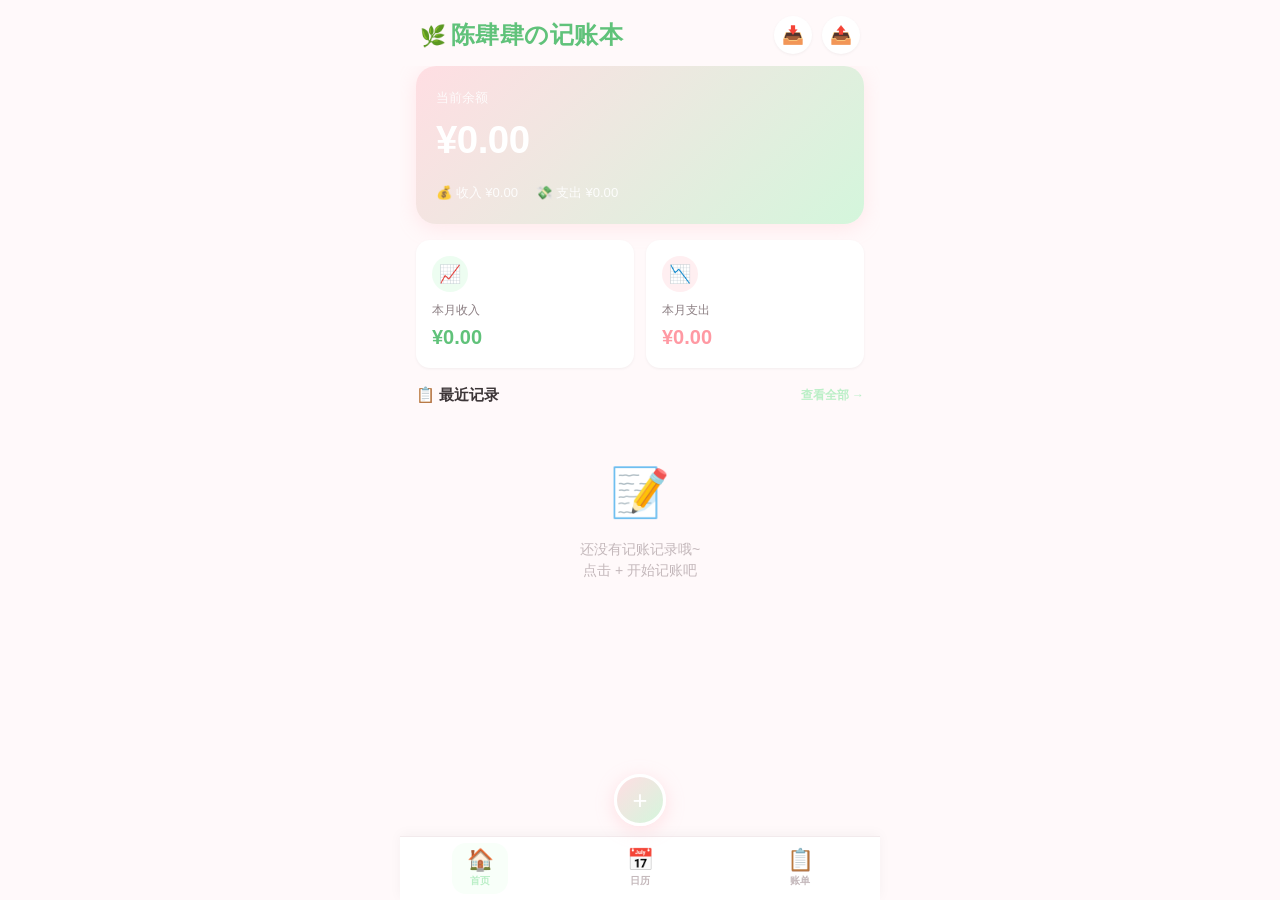
==== commit 9e726342: "Update index.html" ====
--- a/index.html
+++ b/index.html
@@ -5,18 +5,18 @@
   <meta name="viewport" content="width=device-width, initial-scale=1.0, maximum-scale=1.0, user-scalable=no, viewport-fit=cover">
   <meta name="apple-mobile-web-app-capable" content="yes">
   <meta name="apple-mobile-web-app-status-bar-style" content="black-translucent">
-  <meta name="apple-mobile-web-app-title" content="陈肆肆的钱包">
+  <meta name="apple-mobile-web-app-title" content="陈肆肆の记账本">
   <meta name="theme-color" content="#FFDEE3">
   <meta name="description" content="一款可爱又实用的个人记账工具">
   <link rel="apple-touch-icon" href="icons/icon-192.png">
   <link rel="manifest" href="manifest.json">
-  <title>陈肆肆的钱包</title>
+  <title>陈肆肆の记账本</title>
   <link rel="stylesheet" href="css/style.css">
 </head>
 <body>
   <div id="app">
     <header class="app-header">
-      <div class="app-header__title"><span class="emoji">🌿</span>陈肆肆的钱包</div>
+      <div class="app-header__title"><span class="emoji">🌿</span>陈肆肆の记账本</div>
       <div class="app-header__actions">
         <button class="icon-btn" id="btnImport" title="导入数据">📥</button>
         <button class="icon-btn" id="btnExport" title="导出备份">📤</button>
